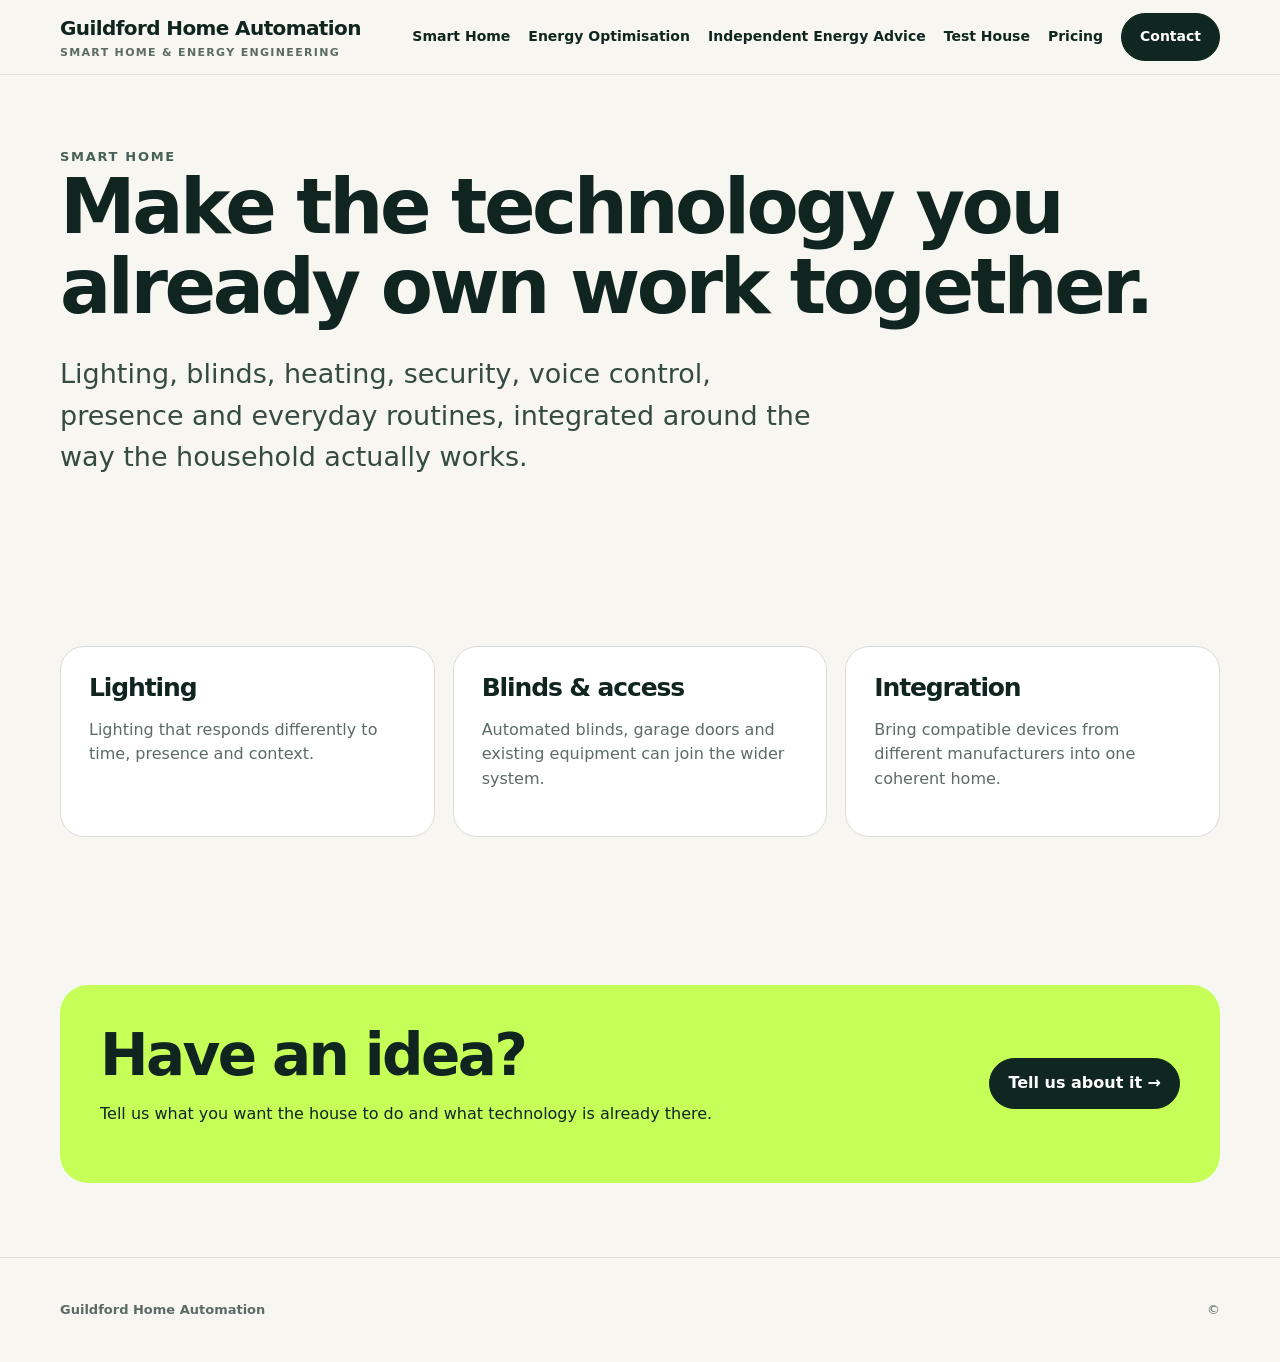
==== automation.html @ ddcf7aff "Add Smart Home page" ====
<!doctype html><html lang="en-GB"><head><meta charset="utf-8"><meta name="viewport" content="width=device-width,initial-scale=1"><title>Smart Home | Guildford Home Automation</title><link rel="stylesheet" href="assets/site.css"></head><body><header><div class="wrap nav"><a class="brand" href="index.html">Guildford Home Automation<span>Smart home & energy engineering</span></a><nav><a href="automation.html">Smart Home</a><a href="energy.html">Energy Optimisation</a><a href="energy-advice.html">Independent Energy Advice</a><a href="test-house.html">Test House</a><a href="pricing.html">Pricing</a><a class="btn" href="contact.html">Contact</a></nav></div></header><main><section class="pagehero"><div class="wrap"><div class="eyebrow">Smart home</div><h1>Make the technology you already own work together.</h1><p class="lead">Lighting, blinds, heating, security, voice control, presence and everyday routines, integrated around the way the household actually works.</p></div></section><section><div class="wrap grid3"><div class="card"><h3>Lighting</h3><p>Lighting that responds differently to time, presence and context.</p></div><div class="card"><h3>Blinds & access</h3><p>Automated blinds, garage doors and existing equipment can join the wider system.</p></div><div class="card"><h3>Integration</h3><p>Bring compatible devices from different manufacturers into one coherent home.</p></div></div></section><section><div class="wrap banner"><div><h2>Have an idea?</h2><p>Tell us what you want the house to do and what technology is already there.</p></div><a class="btn" href="contact.html">Tell us about it →</a></div></section></main><footer><div class="wrap footer-grid"><strong>Guildford Home Automation</strong><span>© <span data-year></span></span></div></footer><script src="assets/site.js"></script></body></html>
---- assets/site.css ----
:root{--ink:#10251f;--muted:#5d6b66;--paper:#f7f6f1;--card:#fff;--line:#d9ddd8;--accent:#c6ff58;--accent2:#dfffb0;--dark:#0f2720;--max:1160px}*{box-sizing:border-box}html{scroll-behavior:smooth}body{margin:0;font-family:Inter,ui-sans-serif,system-ui,-apple-system,BlinkMacSystemFont,"Segoe UI",sans-serif;background:var(--paper);color:var(--ink);line-height:1.55}a{color:inherit}.wrap{width:min(var(--max),calc(100% - 40px));margin:auto}header{position:sticky;top:0;z-index:20;background:rgba(247,246,241,.93);backdrop-filter:blur(12px);border-bottom:1px solid rgba(16,37,31,.09)}.nav{min-height:74px;display:flex;align-items:center;justify-content:space-between;gap:24px}.brand{text-decoration:none;font-weight:800;letter-spacing:-.03em;font-size:20px}.brand span{display:block;font-size:11px;letter-spacing:.12em;text-transform:uppercase;color:var(--muted)}nav{display:flex;gap:18px;align-items:center;font-size:14px;font-weight:650}nav a{text-decoration:none}.btn{display:inline-flex;align-items:center;justify-content:center;border-radius:999px;padding:12px 18px;background:var(--dark);color:#fff;text-decoration:none;font-weight:750;border:1px solid var(--dark)}.btn.lime{background:var(--accent);border-color:var(--accent);color:var(--ink)}.btn.glass{background:rgba(255,255,255,.09);border-color:rgba(255,255,255,.5);backdrop-filter:blur(8px)}section{padding:74px 0}.eyebrow{font-size:13px;text-transform:uppercase;letter-spacing:.13em;font-weight:800;color:#486158}.eyebrow.light{color:#d9ff8b}h1,h2,h3{line-height:1.05;letter-spacing:-.045em;margin:0}h1{font-size:clamp(48px,8vw,92px)}h2{font-size:clamp(34px,5vw,58px)}h3{font-size:25px}.lead{font-size:clamp(19px,2.3vw,27px);max-width:780px;color:#344a42;margin:26px 0}.actions{display:flex;gap:12px;flex-wrap:wrap;margin-top:30px}.local-note{margin-top:28px;color:var(--muted);font-size:14px}.hero-photo{position:relative;min-height:660px;padding:0;display:flex;align-items:flex-end;overflow:hidden;background:#14271f}.hero-bg{position:absolute;inset:0;width:100%;height:100%;object-fit:cover}.hero-shade{position:absolute;inset:0;background:linear-gradient(90deg,rgba(7,20,16,.86),rgba(7,20,16,.5),rgba(7,20,16,.12))}.hero-content{position:relative;z-index:2;color:#fff;padding-top:120px;padding-bottom:68px}.hero-content .lead{color:#eef4ef}.hero-content .local-note{color:#d9e5de}.feature-grid{display:grid;grid-template-columns:repeat(4,1fr);gap:18px;margin-top:34px}.photo-card,.story-card,.card{overflow:hidden;background:#fff;border:1px solid var(--line);border-radius:24px}.photo-card>img{width:100%;height:190px;object-fit:cover;display:block}.photo-copy{padding:24px}.photo-copy p,.story-card p,.card p{color:var(--muted)}.photo-copy a{font-weight:800;text-decoration:none}.pill{display:inline-block;padding:7px 10px;background:var(--accent2);border-radius:999px;font-size:12px;font-weight:800;margin-bottom:18px}.dark{background:var(--dark);color:#fff}.dark .eyebrow,.dark p{color:#c9d6d0}.split{display:grid;grid-template-columns:1.05fr .95fr;gap:46px;align-items:center}.bigquote{font-size:clamp(28px,4vw,48px);line-height:1.1}.compact{font-size:20px}.stack-cards{display:grid;gap:12px}.mini-card{padding:23px 24px;border-radius:20px;background:rgba(255,255,255,.07);border:1px solid rgba(255,255,255,.14)}.story-grid{display:grid;grid-template-columns:repeat(4,1fr);gap:16px;margin-top:34px}.story-card{display:block;text-decoration:none}.story-card img{width:100%;height:178px;object-fit:cover;display:block}.story-card>div{padding:20px}.story-card span{font-size:12px;text-transform:uppercase;font-weight:850;color:#60736c}.story-card h3{font-size:23px;margin-top:6px}.location-strip{background:#e9ece5}.location img,.rounded-image,.visual-pagehero img{width:100%;height:360px;object-fit:cover;border-radius:28px}.steps{counter-reset:s;margin-top:36px}.step{display:grid;grid-template-columns:72px 1fr;gap:18px;padding:24px 0;border-top:1px solid var(--line)}.step:before{counter-increment:s;content:"0" counter(s);font-weight:850;color:#6f837b}.banner{border-radius:28px;background:var(--accent);padding:40px;display:flex;align-items:center;justify-content:space-between;gap:30px}footer{padding:42px 0;border-top:1px solid var(--line);color:var(--muted);font-size:13px}.footer-grid{display:flex;justify-content:space-between;gap:20px;flex-wrap:wrap}.grid2,.grid3{display:grid;grid-template-columns:repeat(2,1fr);gap:18px;margin-top:32px}.grid3{grid-template-columns:repeat(3,1fr)}.card{padding:28px}.pagehero{padding:72px 0 36px}.pagehero h1{font-size:clamp(44px,7vw,76px)}.form{display:grid;gap:14px;max-width:760px}input,textarea,select{width:100%;margin-top:6px;padding:14px;border:1px solid #bfc7c1;border-radius:13px;background:#fff;font:inherit}textarea{min-height:140px}.checks{display:grid;grid-template-columns:repeat(2,1fr);gap:10px}.check{display:flex;gap:9px;align-items:center;background:#fff;border:1px solid var(--line);padding:12px;border-radius:13px}.check input{width:auto;margin:0}.energy-flow{display:grid;grid-template-columns:1.25fr .8fr 1fr;gap:20px;align-items:center;margin:40px 0}.flow-inputs{display:grid;grid-template-columns:1fr 1fr;gap:10px}.flow-box,.flow-core,.flow-output{border-radius:20px;padding:22px;background:#fff;border:1px solid var(--line);font-weight:750}.flow-core{background:#dfff85;text-align:center;font-size:24px}.timeline{display:grid;grid-template-columns:repeat(3,1fr);gap:12px;margin:30px 0}.timeline>div{padding:20px;border-radius:18px;background:rgba(255,255,255,.07);border:1px solid rgba(255,255,255,.13)}.timeline strong{display:block;color:#dfff85;font-size:25px}.soft-section{background:#eef1ea}@media(max-width:980px){.feature-grid,.story-grid,.grid3{grid-template-columns:1fr 1fr}.split{grid-template-columns:1fr}}@media(max-width:850px){nav a:not(.btn){display:none}.grid2{grid-template-columns:1fr}.energy-flow{grid-template-columns:1fr}}@media(max-width:620px){.feature-grid,.story-grid,.grid3,.checks,.flow-inputs,.timeline{grid-template-columns:1fr}.hero-photo{min-height:620px}.banner{display:block}.banner .btn{margin-top:20px}}
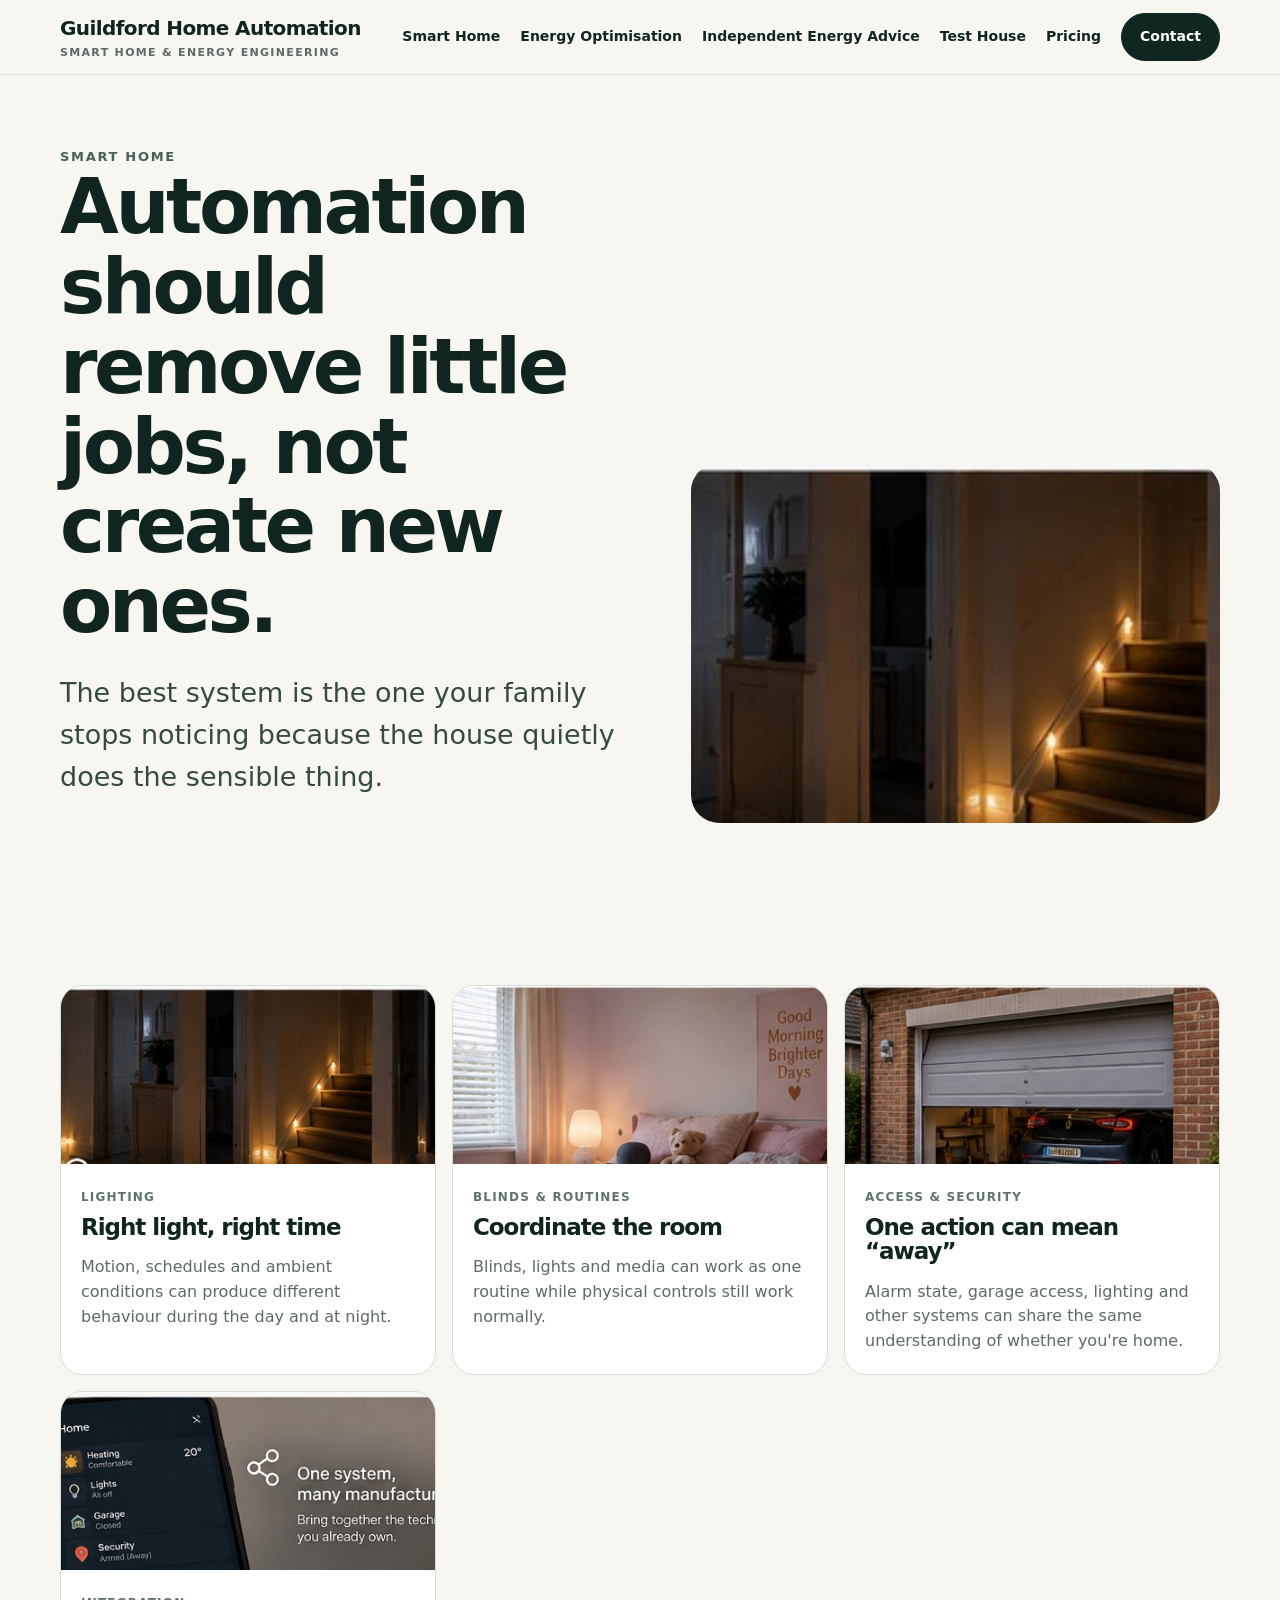
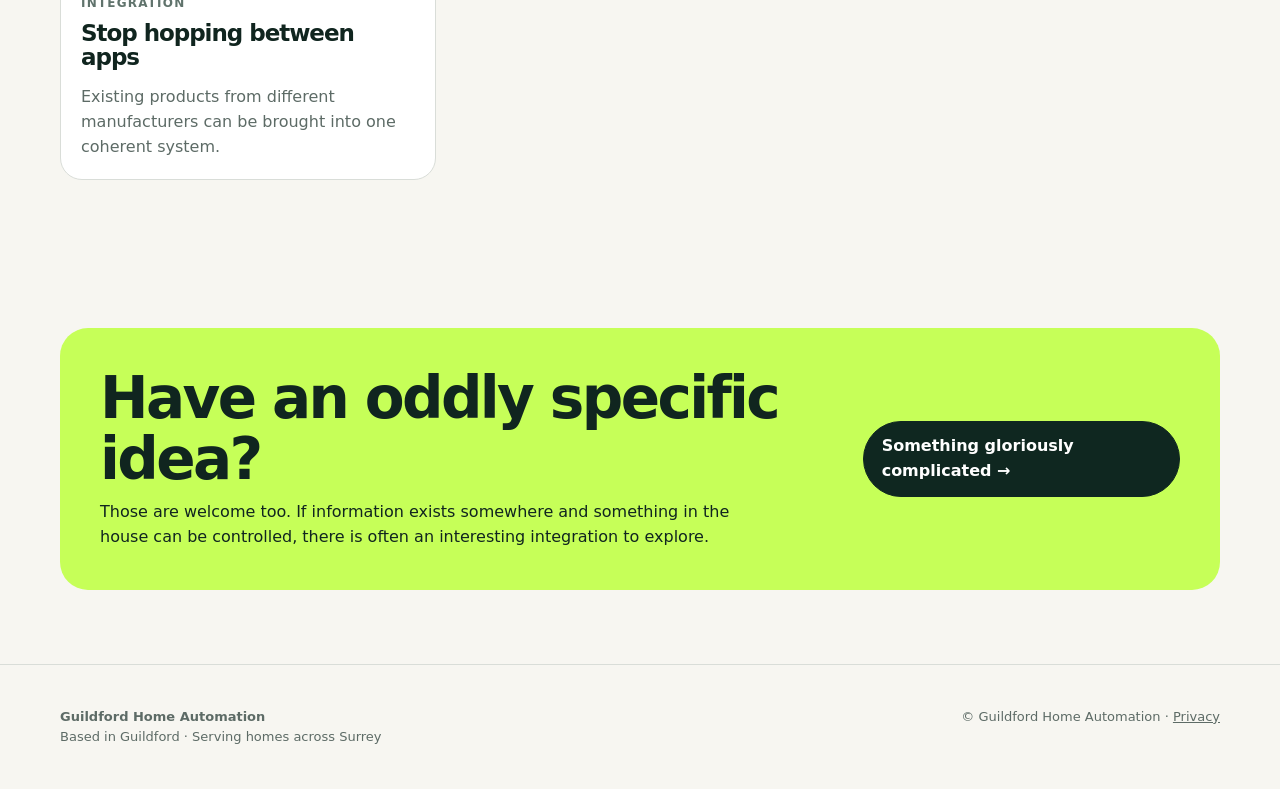
==== commit e364f466: "Restore richer Smart Home page" ====
--- a/automation.html
+++ b/automation.html
@@ -1 +1,61 @@
-<!doctype html><html lang="en-GB"><head><meta charset="utf-8"><meta name="viewport" content="width=device-width,initial-scale=1"><title>Smart Home | Guildford Home Automation</title><link rel="stylesheet" href="assets/site.css"></head><body><header><div class="wrap nav"><a class="brand" href="index.html">Guildford Home Automation<span>Smart home & energy engineering</span></a><nav><a href="automation.html">Smart Home</a><a href="energy.html">Energy Optimisation</a><a href="energy-advice.html">Independent Energy Advice</a><a href="test-house.html">Test House</a><a href="pricing.html">Pricing</a><a class="btn" href="contact.html">Contact</a></nav></div></header><main><section class="pagehero"><div class="wrap"><div class="eyebrow">Smart home</div><h1>Make the technology you already own work together.</h1><p class="lead">Lighting, blinds, heating, security, voice control, presence and everyday routines, integrated around the way the household actually works.</p></div></section><section><div class="wrap grid3"><div class="card"><h3>Lighting</h3><p>Lighting that responds differently to time, presence and context.</p></div><div class="card"><h3>Blinds & access</h3><p>Automated blinds, garage doors and existing equipment can join the wider system.</p></div><div class="card"><h3>Integration</h3><p>Bring compatible devices from different manufacturers into one coherent home.</p></div></div></section><section><div class="wrap banner"><div><h2>Have an idea?</h2><p>Tell us what you want the house to do and what technology is already there.</p></div><a class="btn" href="contact.html">Tell us about it →</a></div></section></main><footer><div class="wrap footer-grid"><strong>Guildford Home Automation</strong><span>© <span data-year></span></span></div></footer><script src="assets/site.js"></script></body></html>+<!doctype html>
+<html lang="en-GB">
+<head>
+<meta charset="utf-8">
+<meta name="viewport" content="width=device-width,initial-scale=1">
+<title>Home Automation Guildford | Lighting, Blinds, Heating & Security</title>
+<meta name="description" content="Home automation in Guildford and Surrey for lighting, blinds, heating, presence, security, voice control and existing smart-home devices.">
+<link rel="canonical" href="https://guildfordhomeautomation.co.uk/automation.html">
+<meta property="og:title" content="Home Automation Guildford | Lighting, Blinds, Heating & Security">
+<meta property="og:description" content="Home automation in Guildford and Surrey for lighting, blinds, heating, presence, security, voice control and existing smart-home devices.">
+<meta property="og:type" content="website">
+<meta property="og:locale" content="en_GB">
+<link rel="stylesheet" href="assets/site.css">
+<script type="application/ld+json">
+{
+  "@context":"https://schema.org",
+  "@type":"ProfessionalService",
+  "name":"Guildford Home Automation",
+  "url":"https://guildfordhomeautomation.co.uk/",
+  "areaServed":["Guildford","Godalming","Woking","Farnham","Surrey"],
+  "description":"Smart home and energy automation for homes in Guildford and Surrey."
+}
+</script>
+</head>
+<body>
+<header>
+  <div class="wrap nav">
+    <a class="brand" href="index.html">Guildford Home Automation<span>Smart home & energy engineering</span></a>
+    <nav>
+      <a href="automation.html">Smart Home</a>
+      <a href="energy.html">Energy Optimisation</a>
+      <a href="energy-advice.html">Independent Energy Advice</a>
+      <a href="test-house.html">Test House</a>
+      <a href="pricing.html">Pricing</a>
+      <a class="btn" href="contact.html">Contact</a>
+    </nav>
+  </div>
+</header>
+<main>
+<section class="pagehero visual-pagehero">
+<div class="wrap split">
+  <div><div class="eyebrow">Smart home</div><h1>Automation should remove little jobs, not create new ones.</h1><p class="lead">The best system is the one your family stops noticing because the house quietly does the sensible thing.</p></div>
+  <img src="assets/images/night-lighting.jpg" alt="Subtle automated lighting in a home">
+</div>
+</section>
+<section><div class="wrap story-grid large">
+<article class="story-card"><img src="assets/images/night-lighting.jpg" alt="Low-level automated lighting"><div><span>Lighting</span><h3>Right light, right time</h3><p>Motion, schedules and ambient conditions can produce different behaviour during the day and at night.</p></div></article>
+<article class="story-card"><img src="assets/images/bedroom.jpg" alt="Bedroom with automated blinds and lighting"><div><span>Blinds & routines</span><h3>Coordinate the room</h3><p>Blinds, lights and media can work as one routine while physical controls still work normally.</p></div></article>
+<article class="story-card"><img src="assets/images/garage.jpg" alt="Garage door integrated into a smart home"><div><span>Access & security</span><h3>One action can mean “away”</h3><p>Alarm state, garage access, lighting and other systems can share the same understanding of whether you're home.</p></div></article>
+<article class="story-card"><img src="assets/images/smart-home.jpg" alt="Smart-home controls from multiple systems"><div><span>Integration</span><h3>Stop hopping between apps</h3><p>Existing products from different manufacturers can be brought into one coherent system.</p></div></article>
+</div></section>
+<section><div class="wrap banner"><div><h2>Have an oddly specific idea?</h2><p>Those are welcome too. If information exists somewhere and something in the house can be controlled, there is often an interesting integration to explore.</p></div><a class="btn" href="contact.html">Something gloriously complicated →</a></div></section>
+</main>
+<footer>
+  <div class="wrap footer-grid">
+    <div><strong>Guildford Home Automation</strong><br>Based in Guildford · Serving homes across Surrey</div>
+    <div>© <span data-year></span> Guildford Home Automation · <a href="privacy.html">Privacy</a></div>
+  </div>
+</footer>
+<script src="assets/site.js"></script>
+</body></html>
--- a/assets/site.css
+++ b/assets/site.css
@@ -1 +1,146 @@
-:root{--ink:#10251f;--muted:#5d6b66;--paper:#f7f6f1;--card:#fff;--line:#d9ddd8;--accent:#c6ff58;--accent2:#dfffb0;--dark:#0f2720;--max:1160px}*{box-sizing:border-box}html{scroll-behavior:smooth}body{margin:0;font-family:Inter,ui-sans-serif,system-ui,-apple-system,BlinkMacSystemFont,"Segoe UI",sans-serif;background:var(--paper);color:var(--ink);line-height:1.55}a{color:inherit}.wrap{width:min(var(--max),calc(100% - 40px));margin:auto}header{position:sticky;top:0;z-index:20;background:rgba(247,246,241,.93);backdrop-filter:blur(12px);border-bottom:1px solid rgba(16,37,31,.09)}.nav{min-height:74px;display:flex;align-items:center;justify-content:space-between;gap:24px}.brand{text-decoration:none;font-weight:800;letter-spacing:-.03em;font-size:20px}.brand span{display:block;font-size:11px;letter-spacing:.12em;text-transform:uppercase;color:var(--muted)}nav{display:flex;gap:18px;align-items:center;font-size:14px;font-weight:650}nav a{text-decoration:none}.btn{display:inline-flex;align-items:center;justify-content:center;border-radius:999px;padding:12px 18px;background:var(--dark);color:#fff;text-decoration:none;font-weight:750;border:1px solid var(--dark)}.btn.lime{background:var(--accent);border-color:var(--accent);color:var(--ink)}.btn.glass{background:rgba(255,255,255,.09);border-color:rgba(255,255,255,.5);backdrop-filter:blur(8px)}section{padding:74px 0}.eyebrow{font-size:13px;text-transform:uppercase;letter-spacing:.13em;font-weight:800;color:#486158}.eyebrow.light{color:#d9ff8b}h1,h2,h3{line-height:1.05;letter-spacing:-.045em;margin:0}h1{font-size:clamp(48px,8vw,92px)}h2{font-size:clamp(34px,5vw,58px)}h3{font-size:25px}.lead{font-size:clamp(19px,2.3vw,27px);max-width:780px;color:#344a42;margin:26px 0}.actions{display:flex;gap:12px;flex-wrap:wrap;margin-top:30px}.local-note{margin-top:28px;color:var(--muted);font-size:14px}.hero-photo{position:relative;min-height:660px;padding:0;display:flex;align-items:flex-end;overflow:hidden;background:#14271f}.hero-bg{position:absolute;inset:0;width:100%;height:100%;object-fit:cover}.hero-shade{position:absolute;inset:0;background:linear-gradient(90deg,rgba(7,20,16,.86),rgba(7,20,16,.5),rgba(7,20,16,.12))}.hero-content{position:relative;z-index:2;color:#fff;padding-top:120px;padding-bottom:68px}.hero-content .lead{color:#eef4ef}.hero-content .local-note{color:#d9e5de}.feature-grid{display:grid;grid-template-columns:repeat(4,1fr);gap:18px;margin-top:34px}.photo-card,.story-card,.card{overflow:hidden;background:#fff;border:1px solid var(--line);border-radius:24px}.photo-card>img{width:100%;height:190px;object-fit:cover;display:block}.photo-copy{padding:24px}.photo-copy p,.story-card p,.card p{color:var(--muted)}.photo-copy a{font-weight:800;text-decoration:none}.pill{display:inline-block;padding:7px 10px;background:var(--accent2);border-radius:999px;font-size:12px;font-weight:800;margin-bottom:18px}.dark{background:var(--dark);color:#fff}.dark .eyebrow,.dark p{color:#c9d6d0}.split{display:grid;grid-template-columns:1.05fr .95fr;gap:46px;align-items:center}.bigquote{font-size:clamp(28px,4vw,48px);line-height:1.1}.compact{font-size:20px}.stack-cards{display:grid;gap:12px}.mini-card{padding:23px 24px;border-radius:20px;background:rgba(255,255,255,.07);border:1px solid rgba(255,255,255,.14)}.story-grid{display:grid;grid-template-columns:repeat(4,1fr);gap:16px;margin-top:34px}.story-card{display:block;text-decoration:none}.story-card img{width:100%;height:178px;object-fit:cover;display:block}.story-card>div{padding:20px}.story-card span{font-size:12px;text-transform:uppercase;font-weight:850;color:#60736c}.story-card h3{font-size:23px;margin-top:6px}.location-strip{background:#e9ece5}.location img,.rounded-image,.visual-pagehero img{width:100%;height:360px;object-fit:cover;border-radius:28px}.steps{counter-reset:s;margin-top:36px}.step{display:grid;grid-template-columns:72px 1fr;gap:18px;padding:24px 0;border-top:1px solid var(--line)}.step:before{counter-increment:s;content:"0" counter(s);font-weight:850;color:#6f837b}.banner{border-radius:28px;background:var(--accent);padding:40px;display:flex;align-items:center;justify-content:space-between;gap:30px}footer{padding:42px 0;border-top:1px solid var(--line);color:var(--muted);font-size:13px}.footer-grid{display:flex;justify-content:space-between;gap:20px;flex-wrap:wrap}.grid2,.grid3{display:grid;grid-template-columns:repeat(2,1fr);gap:18px;margin-top:32px}.grid3{grid-template-columns:repeat(3,1fr)}.card{padding:28px}.pagehero{padding:72px 0 36px}.pagehero h1{font-size:clamp(44px,7vw,76px)}.form{display:grid;gap:14px;max-width:760px}input,textarea,select{width:100%;margin-top:6px;padding:14px;border:1px solid #bfc7c1;border-radius:13px;background:#fff;font:inherit}textarea{min-height:140px}.checks{display:grid;grid-template-columns:repeat(2,1fr);gap:10px}.check{display:flex;gap:9px;align-items:center;background:#fff;border:1px solid var(--line);padding:12px;border-radius:13px}.check input{width:auto;margin:0}.energy-flow{display:grid;grid-template-columns:1.25fr .8fr 1fr;gap:20px;align-items:center;margin:40px 0}.flow-inputs{display:grid;grid-template-columns:1fr 1fr;gap:10px}.flow-box,.flow-core,.flow-output{border-radius:20px;padding:22px;background:#fff;border:1px solid var(--line);font-weight:750}.flow-core{background:#dfff85;text-align:center;font-size:24px}.timeline{display:grid;grid-template-columns:repeat(3,1fr);gap:12px;margin:30px 0}.timeline>div{padding:20px;border-radius:18px;background:rgba(255,255,255,.07);border:1px solid rgba(255,255,255,.13)}.timeline strong{display:block;color:#dfff85;font-size:25px}.soft-section{background:#eef1ea}@media(max-width:980px){.feature-grid,.story-grid,.grid3{grid-template-columns:1fr 1fr}.split{grid-template-columns:1fr}}@media(max-width:850px){nav a:not(.btn){display:none}.grid2{grid-template-columns:1fr}.energy-flow{grid-template-columns:1fr}}@media(max-width:620px){.feature-grid,.story-grid,.grid3,.checks,.flow-inputs,.timeline{grid-template-columns:1fr}.hero-photo{min-height:620px}.banner{display:block}.banner .btn{margin-top:20px}}
+:root{
+  --ink:#10251f;
+  --muted:#5d6b66;
+  --paper:#f7f6f1;
+  --card:#ffffff;
+  --line:#d9ddd8;
+  --accent:#c6ff58;
+  --accent2:#dfffb0;
+  --dark:#0f2720;
+  --max:1160px;
+}
+*{box-sizing:border-box}
+html{scroll-behavior:smooth}
+body{margin:0;font-family:Inter,ui-sans-serif,system-ui,-apple-system,BlinkMacSystemFont,"Segoe UI",sans-serif;background:var(--paper);color:var(--ink);line-height:1.55}
+a{color:inherit}
+.wrap{width:min(var(--max),calc(100% - 40px));margin:auto}
+header{position:sticky;top:0;z-index:20;background:rgba(247,246,241,.93);backdrop-filter:blur(12px);border-bottom:1px solid rgba(16,37,31,.09)}
+.nav{height:74px;display:flex;align-items:center;justify-content:space-between;gap:24px}
+.brand{text-decoration:none;font-weight:800;letter-spacing:-.03em;font-size:20px}
+.brand span{display:block;font-size:11px;letter-spacing:.12em;text-transform:uppercase;color:var(--muted);font-weight:700}
+nav{display:flex;gap:20px;align-items:center;font-size:14px;font-weight:650}
+nav a{text-decoration:none}
+.btn{display:inline-flex;align-items:center;justify-content:center;gap:8px;border-radius:999px;padding:12px 18px;background:var(--dark);color:white;text-decoration:none;font-weight:750;border:1px solid var(--dark)}
+.btn.alt{background:transparent;color:var(--ink)}
+.btn.lime{background:var(--accent);border-color:var(--accent);color:var(--ink)}
+.hero{padding:92px 0 64px}
+.eyebrow{font-size:13px;text-transform:uppercase;letter-spacing:.13em;font-weight:800;color:#486158}
+h1,h2,h3{line-height:1.05;letter-spacing:-.045em;margin:0}
+h1{font-size:clamp(48px,8vw,92px);max-width:1000px}
+h2{font-size:clamp(34px,5vw,58px)}
+h3{font-size:25px}
+.lead{font-size:clamp(19px,2.3vw,27px);max-width:780px;color:#344a42;margin:26px 0}
+.actions{display:flex;gap:12px;flex-wrap:wrap;margin-top:30px}
+.local-note{margin-top:28px;color:var(--muted);font-size:14px}
+.flow{margin-top:48px;border:1px solid var(--line);border-radius:28px;background:var(--card);padding:20px;display:grid;grid-template-columns:repeat(7,1fr);align-items:center;gap:10px}
+.flow .node{padding:18px 10px;text-align:center;border-radius:18px;background:#f4f6f1;font-weight:750}
+.flow .arrow{text-align:center;color:#739083}
+section{padding:74px 0}
+.grid3{display:grid;grid-template-columns:repeat(3,1fr);gap:18px;margin-top:32px}
+.grid2{display:grid;grid-template-columns:repeat(2,1fr);gap:18px;margin-top:32px}
+.card{background:var(--card);border:1px solid var(--line);border-radius:24px;padding:28px}
+.card p{color:var(--muted);margin-bottom:0}
+.pill{display:inline-block;padding:7px 10px;background:var(--accent2);border-radius:999px;font-size:12px;font-weight:800;margin-bottom:18px}
+.dark{background:var(--dark);color:white}
+.dark .eyebrow,.dark p{color:#c9d6d0}
+.dark .card{background:#17342b;border-color:#315047}
+.bigquote{font-size:clamp(28px,4vw,48px);max-width:900px;letter-spacing:-.035em;line-height:1.1}
+.steps{counter-reset:s;margin-top:36px}
+.step{display:grid;grid-template-columns:72px 1fr;gap:18px;padding:24px 0;border-top:1px solid var(--line)}
+.step:before{counter-increment:s;content:"0" counter(s);font-weight:850;color:#6f837b;font-size:18px}
+.price{font-size:38px;font-weight:850;letter-spacing:-.04em;margin:8px 0}
+.small{font-size:13px;color:var(--muted)}
+.banner{border-radius:28px;background:var(--accent);padding:40px;display:flex;align-items:center;justify-content:space-between;gap:30px}
+.banner p{max-width:650px;margin:10px 0 0}
+footer{padding:42px 0;border-top:1px solid var(--line);color:var(--muted);font-size:13px}
+.footer-grid{display:flex;justify-content:space-between;gap:20px;flex-wrap:wrap}
+.form{display:grid;gap:14px;max-width:760px}
+label{font-weight:750;font-size:14px}
+input,textarea,select{width:100%;margin-top:6px;padding:14px 15px;border:1px solid #bfc7c1;border-radius:13px;background:white;font:inherit;color:var(--ink)}
+textarea{min-height:140px;resize:vertical}
+.checks{display:grid;grid-template-columns:repeat(2,1fr);gap:10px;margin:8px 0}
+.check{display:flex;gap:9px;align-items:center;background:white;border:1px solid var(--line);padding:12px;border-radius:13px}
+.check input{width:auto;margin:0}
+.pagehero{padding:72px 0 36px}
+.pagehero h1{font-size:clamp(44px,7vw,76px)}
+.prose{max-width:820px;font-size:18px}
+.prose p{color:#40534c}
+.tagrow{display:flex;gap:9px;flex-wrap:wrap;margin-top:18px}
+.tag{padding:8px 11px;border:1px solid var(--line);background:white;border-radius:999px;font-size:13px;font-weight:700}
+@media(max-width:850px){
+  nav a:not(.btn){display:none}
+  .grid3,.grid2{grid-template-columns:1fr}
+  .flow{grid-template-columns:1fr}
+  .flow .arrow{transform:rotate(90deg)}
+  .checks{grid-template-columns:1fr}
+  .banner{display:block}
+  .banner .btn{margin-top:20px}
+}
+.hero-photo{position:relative;min-height:660px;padding:0;display:flex;align-items:flex-end;overflow:hidden;background:#14271f}
+.hero-bg{position:absolute;inset:0;width:100%;height:100%;object-fit:cover;object-position:center}
+.hero-shade{position:absolute;inset:0;background:linear-gradient(90deg,rgba(7,20,16,.86) 0%,rgba(7,20,16,.64) 48%,rgba(7,20,16,.12) 100%),linear-gradient(0deg,rgba(7,20,16,.45),transparent 55%)}
+.hero-content{position:relative;z-index:2;color:white;padding-top:120px;padding-bottom:68px}
+.hero-content h1{max-width:820px;text-shadow:0 2px 22px rgba(0,0,0,.22)}
+.hero-content .lead{color:#eef4ef;max-width:740px}
+.hero-content .local-note{color:#d9e5de}
+.eyebrow.light{color:#d9ff8b}
+.btn.glass{background:rgba(255,255,255,.09);color:white;border-color:rgba(255,255,255,.5);backdrop-filter:blur(8px)}
+.intro-band{padding-top:86px}
+.feature-grid{display:grid;grid-template-columns:repeat(3,1fr);gap:18px;margin-top:34px}
+.photo-card{overflow:hidden;background:white;border:1px solid var(--line);border-radius:26px}
+.photo-card>img{display:block;width:100%;height:210px;object-fit:cover}
+.photo-copy{padding:25px}
+.photo-copy p{color:var(--muted)}
+.photo-copy a{font-weight:800;text-decoration:none;display:inline-block;margin-top:8px}
+.split{display:grid;grid-template-columns:1.05fr .95fr;gap:46px;align-items:center}
+.compact{font-size:20px}
+.stack-cards{display:grid;gap:12px}
+.mini-card{padding:23px 24px;border-radius:20px;background:rgba(255,255,255,.07);border:1px solid rgba(255,255,255,.14)}
+.mini-card p{margin-bottom:0}
+.story-grid{display:grid;grid-template-columns:repeat(4,1fr);gap:16px;margin-top:34px}
+.story-grid.large{grid-template-columns:repeat(3,1fr)}
+.story-card{display:block;border-radius:22px;overflow:hidden;background:white;border:1px solid var(--line);text-decoration:none}
+.story-card img{width:100%;height:178px;display:block;object-fit:cover}
+.story-card>div{padding:20px}
+.story-card span{font-size:12px;letter-spacing:.1em;text-transform:uppercase;font-weight:850;color:#60736c}
+.story-card h3{font-size:23px;margin-top:6px}
+.story-card p{color:var(--muted);margin-bottom:0}
+.location-strip{background:#e9ece5}
+.location img,.visual-pagehero img,.f1-panel img,.rounded-image{width:100%;height:360px;object-fit:cover;border-radius:28px}
+.visual-pagehero{padding-bottom:54px}
+.visual-pagehero .split{align-items:end}
+.f1-panel img{height:330px}
+.dark .mini-card h3{font-size:21px;margin-top:18px}
+.dark .mini-card h3:first-child{margin-top:0}
+.dark .mini-card p{color:#c9d6d0}
+img{max-width:100%}
+@media(max-width:980px){
+  .feature-grid{grid-template-columns:1fr 1fr}
+  .story-grid,.story-grid.large{grid-template-columns:1fr 1fr}
+  .split{grid-template-columns:1fr}
+}
+@media(max-width:620px){
+  .hero-photo{min-height:620px}
+  .hero-shade{background:linear-gradient(0deg,rgba(7,20,16,.9) 0%,rgba(7,20,16,.55) 70%,rgba(7,20,16,.25) 100%)}
+  .feature-grid,.story-grid,.story-grid.large{grid-template-columns:1fr}
+  .photo-card>img,.story-card img{height:220px}
+  .hero-content{padding-top:90px;padding-bottom:48px}
+  .location img,.visual-pagehero img,.f1-panel img,.rounded-image{height:260px}
+}
+.energy-flow{display:grid;grid-template-columns:1.25fr .8fr 1fr;gap:20px;align-items:center;margin:40px 0}
+.flow-inputs{display:grid;grid-template-columns:1fr 1fr;gap:10px}
+.flow-box,.flow-core,.flow-output{border-radius:20px;padding:22px;background:white;border:1px solid var(--line);font-weight:750}
+.flow-core{background:#dfff85;text-align:center;font-size:24px}
+.flow-output{line-height:1.8}
+.timeline{display:grid;grid-template-columns:repeat(3,1fr);gap:12px;margin:30px 0}
+.timeline>div{padding:20px;border-radius:18px;background:rgba(255,255,255,.07);border:1px solid rgba(255,255,255,.13)}
+.timeline strong{display:block;color:#dfff85;font-size:25px}
+.timeline span{display:block;font-weight:800;margin:6px 0}
+.timeline p{color:#c9d6d0;margin-bottom:0}
+.soft-section{background:#eef1ea}
+.comparison-demo{overflow-x:auto;margin-top:30px}
+.comparison-demo table{width:100%;border-collapse:collapse;background:white;border-radius:20px;overflow:hidden}
+.comparison-demo th,.comparison-demo td{text-align:left;padding:16px;border-bottom:1px solid var(--line)}
+.comparison-demo th{background:#e9ece5}
+@media(max-width:800px){.energy-flow{grid-template-columns:1fr}.timeline{grid-template-columns:1fr 1fr}}
+@media(max-width:560px){.flow-inputs,.timeline{grid-template-columns:1fr}}
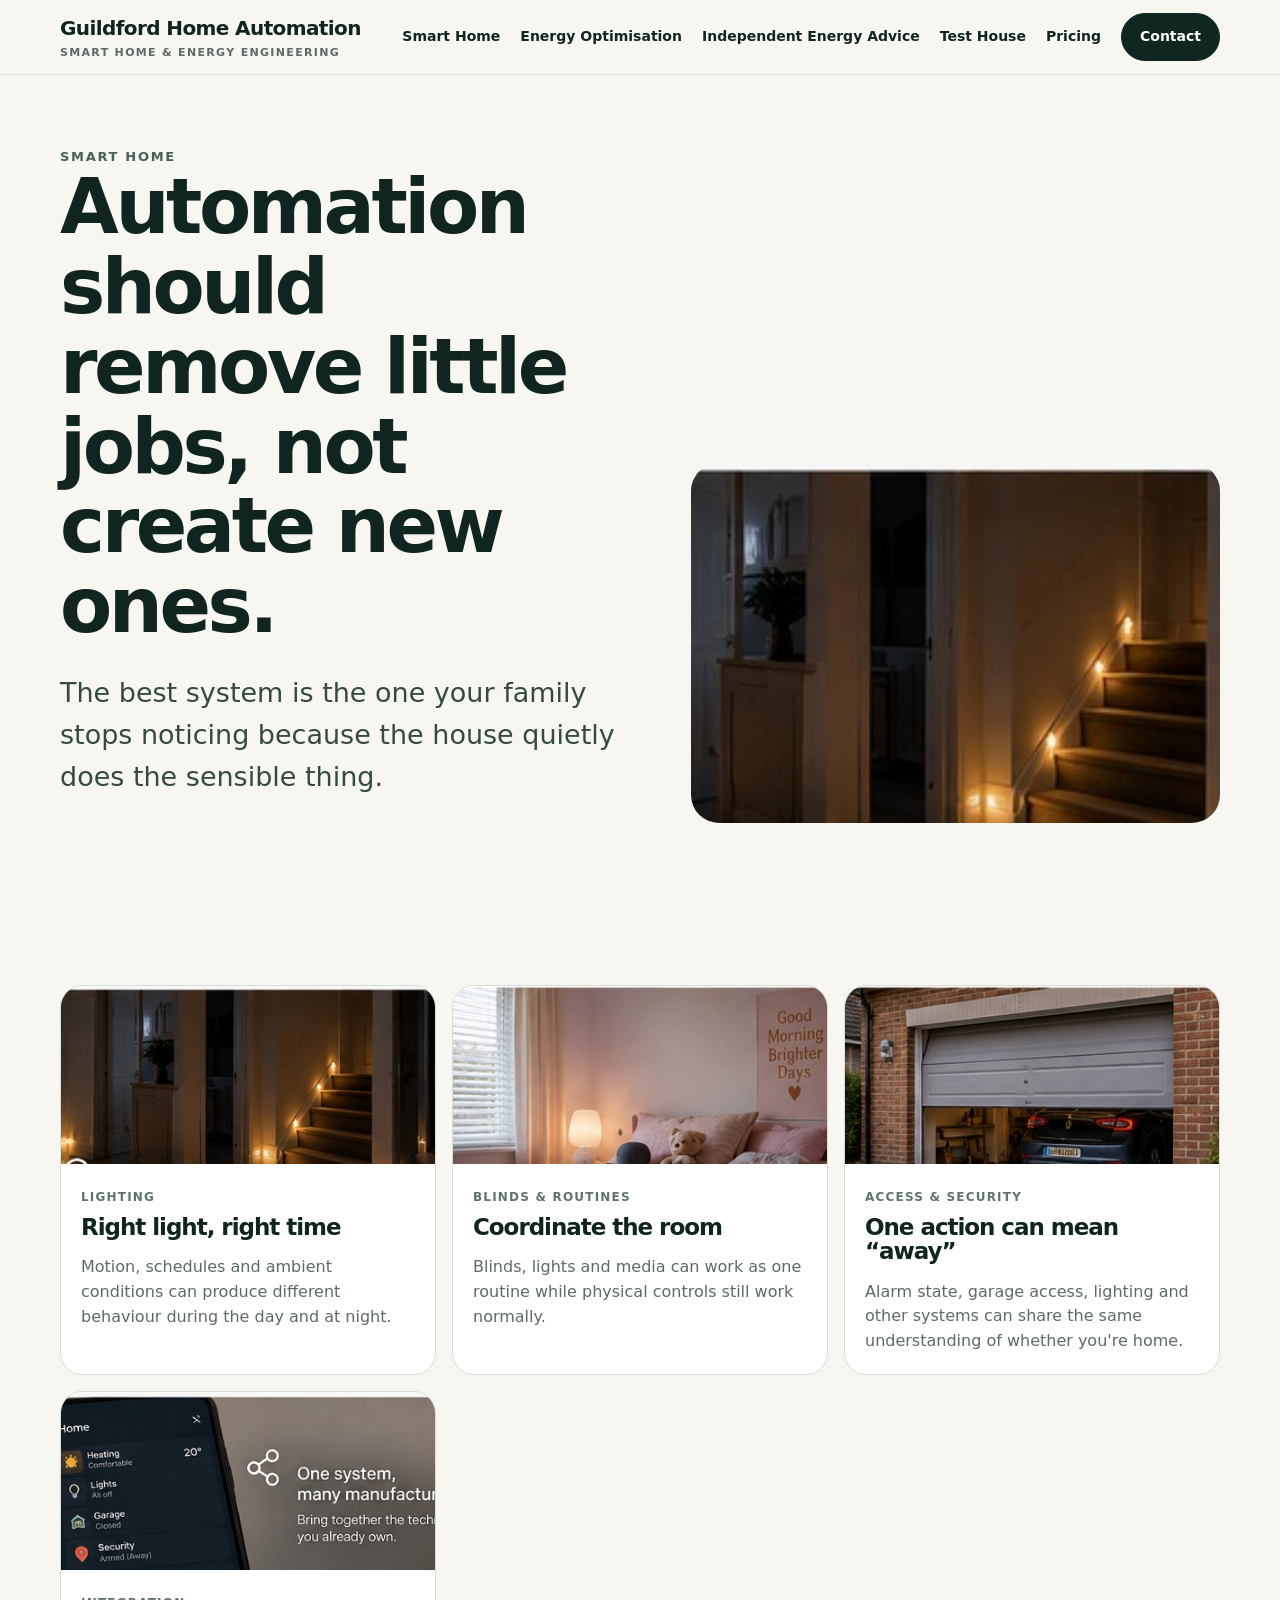
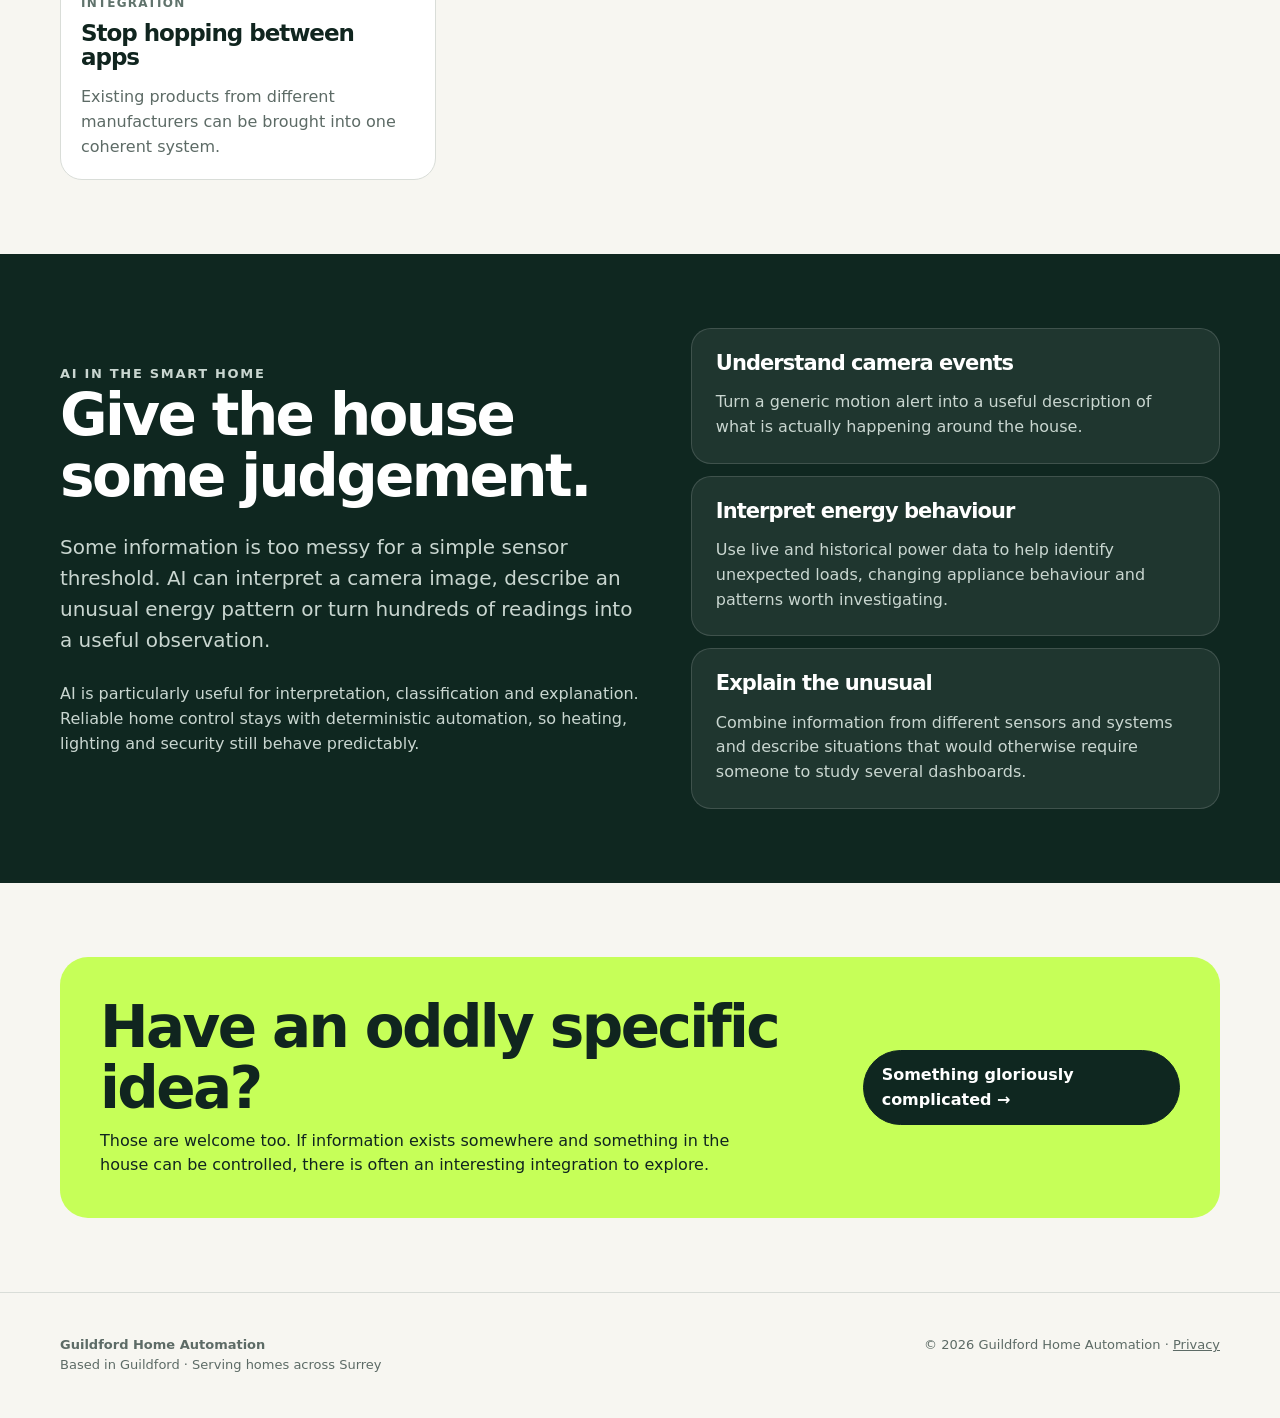
==== commit c58f38da: "Add AI home automation section" ====
--- a/automation.html
+++ b/automation.html
@@ -49,6 +49,16 @@
 <article class="story-card"><img src="assets/images/garage.jpg" alt="Garage door integrated into a smart home"><div><span>Access & security</span><h3>One action can mean “away”</h3><p>Alarm state, garage access, lighting and other systems can share the same understanding of whether you're home.</p></div></article>
 <article class="story-card"><img src="assets/images/smart-home.jpg" alt="Smart-home controls from multiple systems"><div><span>Integration</span><h3>Stop hopping between apps</h3><p>Existing products from different manufacturers can be brought into one coherent system.</p></div></article>
 </div></section>
+<section class="dark">
+<div class="wrap split">
+  <div><div class="eyebrow">AI in the smart home</div><h2>Give the house some judgement.</h2><p class="lead compact">Some information is too messy for a simple sensor threshold. AI can interpret a camera image, describe an unusual energy pattern or turn hundreds of readings into a useful observation.</p><p>AI is particularly useful for interpretation, classification and explanation. Reliable home control stays with deterministic automation, so heating, lighting and security still behave predictably.</p></div>
+  <div class="stack-cards">
+    <div class="mini-card"><h3>Understand camera events</h3><p>Turn a generic motion alert into a useful description of what is actually happening around the house.</p></div>
+    <div class="mini-card"><h3>Interpret energy behaviour</h3><p>Use live and historical power data to help identify unexpected loads, changing appliance behaviour and patterns worth investigating.</p></div>
+    <div class="mini-card"><h3>Explain the unusual</h3><p>Combine information from different sensors and systems and describe situations that would otherwise require someone to study several dashboards.</p></div>
+  </div>
+</div>
+</section>
 <section><div class="wrap banner"><div><h2>Have an oddly specific idea?</h2><p>Those are welcome too. If information exists somewhere and something in the house can be controlled, there is often an interesting integration to explore.</p></div><a class="btn" href="contact.html">Something gloriously complicated →</a></div></section>
 </main>
 <footer>
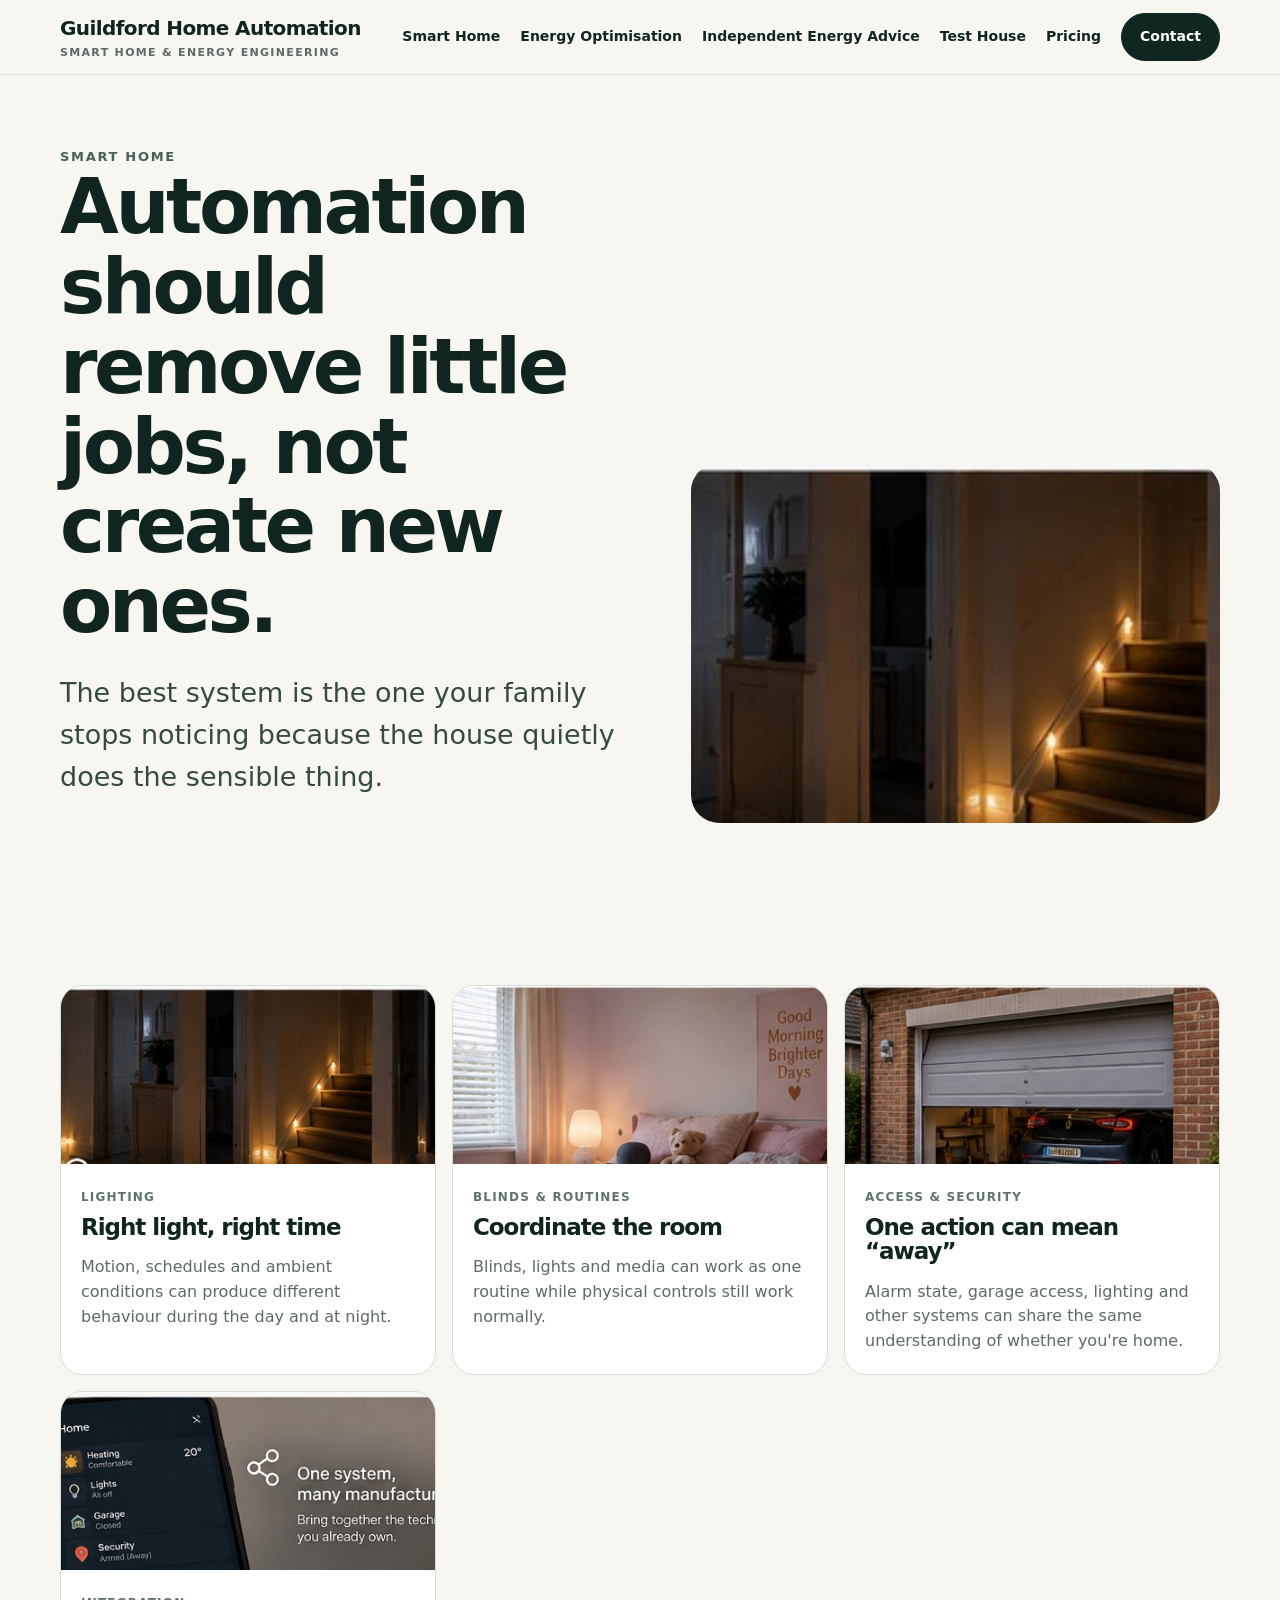
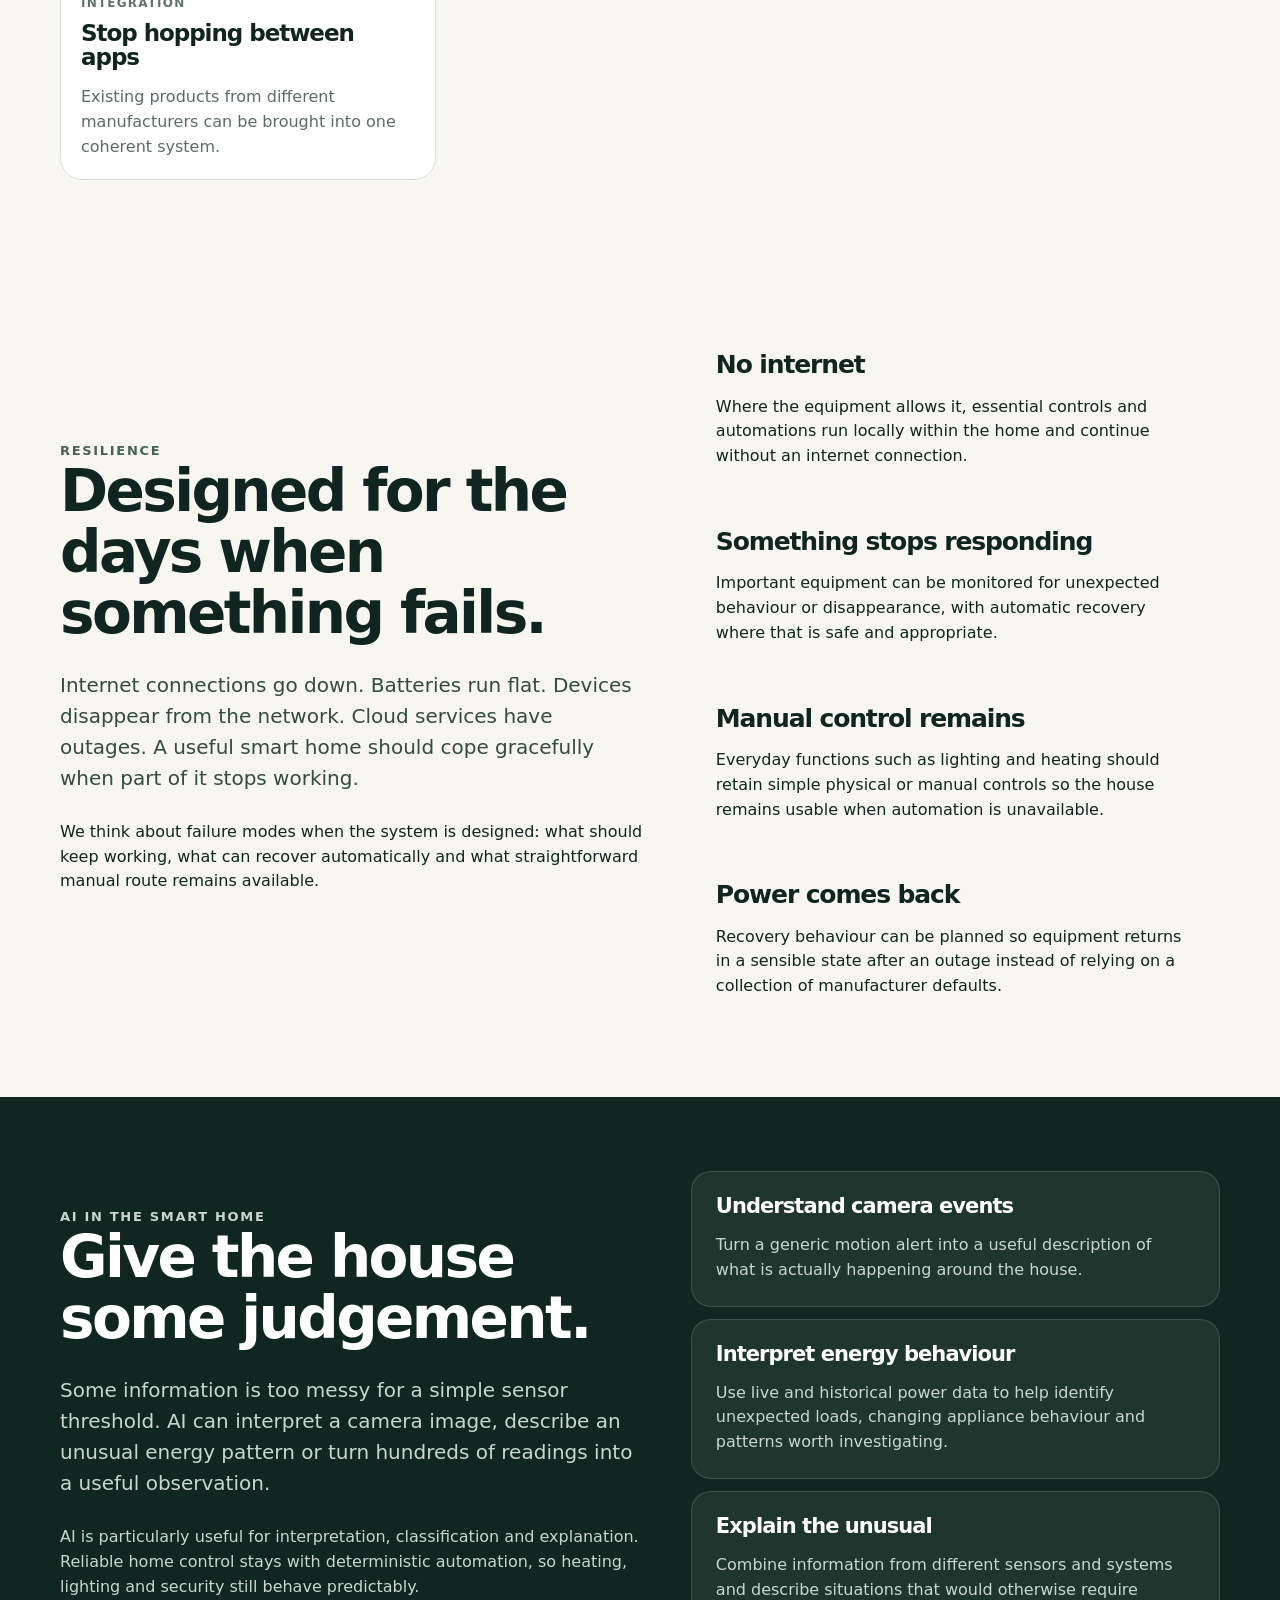
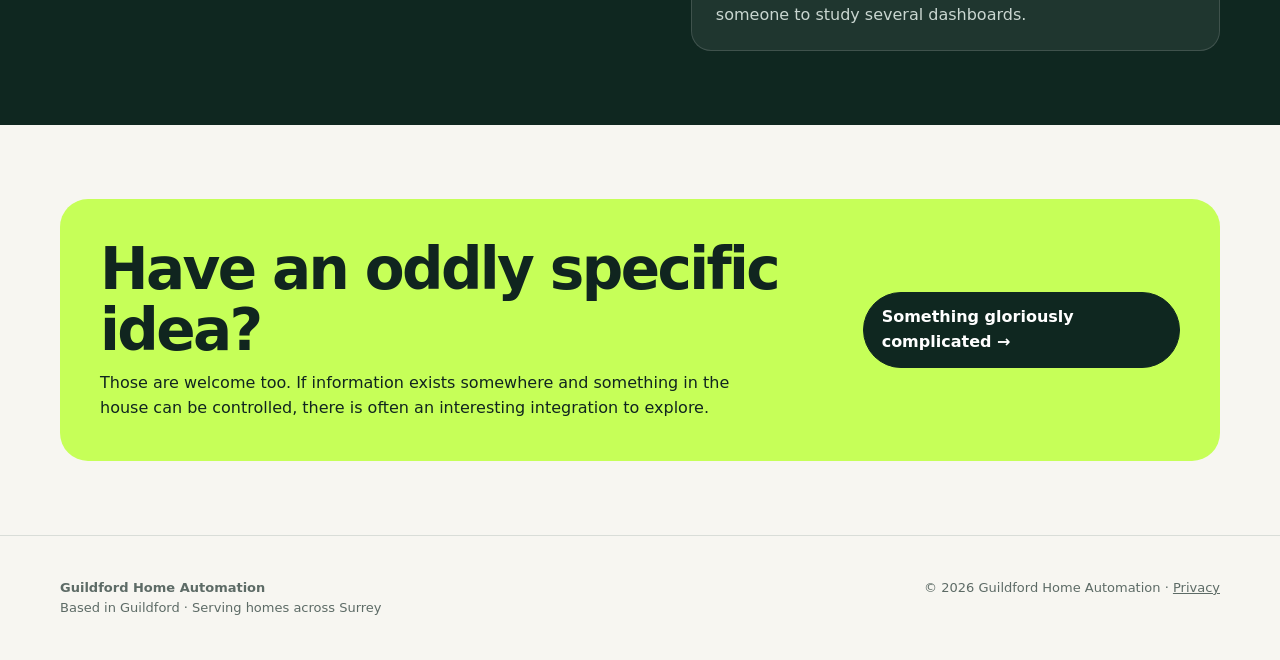
==== commit b418e242: "Add smart home resilience and failure handling section" ====
--- a/automation.html
+++ b/automation.html
@@ -49,6 +49,17 @@
 <article class="story-card"><img src="assets/images/garage.jpg" alt="Garage door integrated into a smart home"><div><span>Access & security</span><h3>One action can mean “away”</h3><p>Alarm state, garage access, lighting and other systems can share the same understanding of whether you're home.</p></div></article>
 <article class="story-card"><img src="assets/images/smart-home.jpg" alt="Smart-home controls from multiple systems"><div><span>Integration</span><h3>Stop hopping between apps</h3><p>Existing products from different manufacturers can be brought into one coherent system.</p></div></article>
 </div></section>
+<section>
+<div class="wrap split">
+  <div><div class="eyebrow">Resilience</div><h2>Designed for the days when something fails.</h2><p class="lead compact">Internet connections go down. Batteries run flat. Devices disappear from the network. Cloud services have outages. A useful smart home should cope gracefully when part of it stops working.</p><p>We think about failure modes when the system is designed: what should keep working, what can recover automatically and what straightforward manual route remains available.</p></div>
+  <div class="stack-cards">
+    <div class="mini-card"><h3>No internet</h3><p>Where the equipment allows it, essential controls and automations run locally within the home and continue without an internet connection.</p></div>
+    <div class="mini-card"><h3>Something stops responding</h3><p>Important equipment can be monitored for unexpected behaviour or disappearance, with automatic recovery where that is safe and appropriate.</p></div>
+    <div class="mini-card"><h3>Manual control remains</h3><p>Everyday functions such as lighting and heating should retain simple physical or manual controls so the house remains usable when automation is unavailable.</p></div>
+    <div class="mini-card"><h3>Power comes back</h3><p>Recovery behaviour can be planned so equipment returns in a sensible state after an outage instead of relying on a collection of manufacturer defaults.</p></div>
+  </div>
+</div>
+</section>
 <section class="dark">
 <div class="wrap split">
   <div><div class="eyebrow">AI in the smart home</div><h2>Give the house some judgement.</h2><p class="lead compact">Some information is too messy for a simple sensor threshold. AI can interpret a camera image, describe an unusual energy pattern or turn hundreds of readings into a useful observation.</p><p>AI is particularly useful for interpretation, classification and explanation. Reliable home control stays with deterministic automation, so heating, lighting and security still behave predictably.</p></div>
